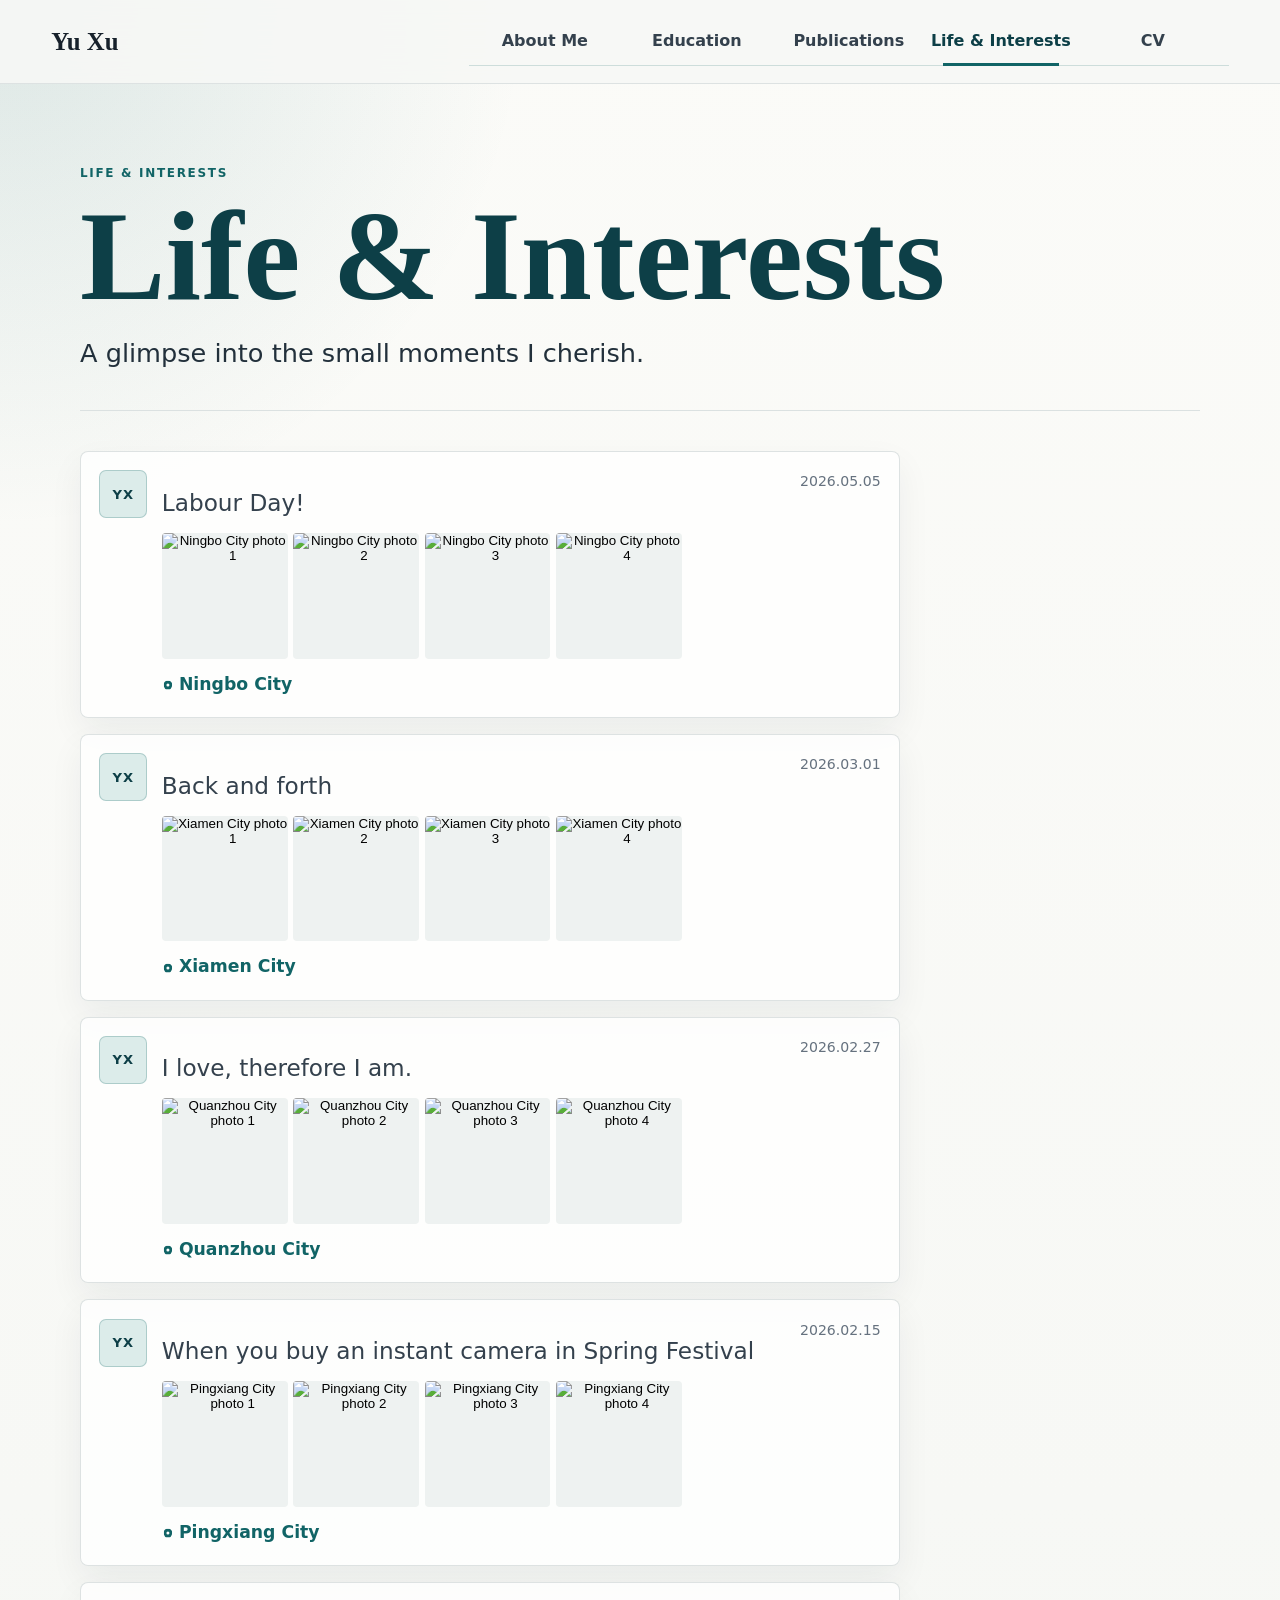
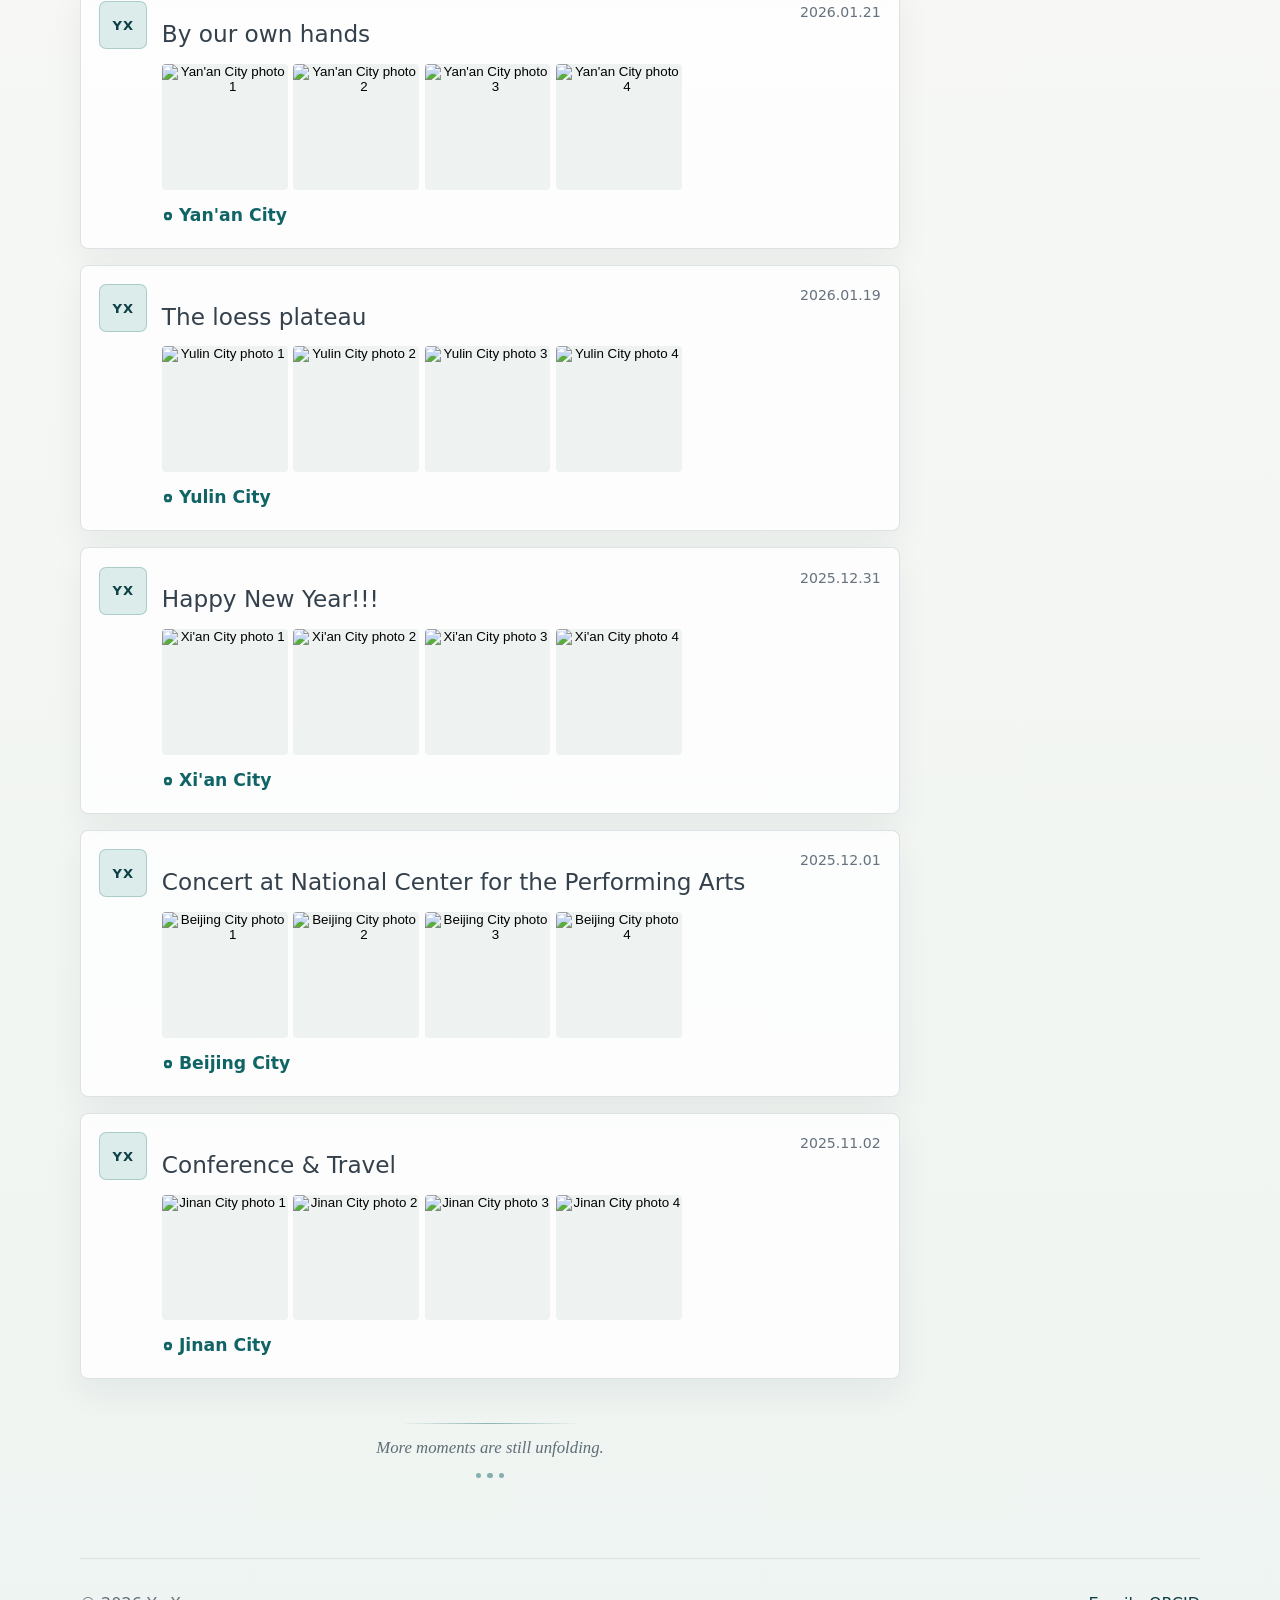
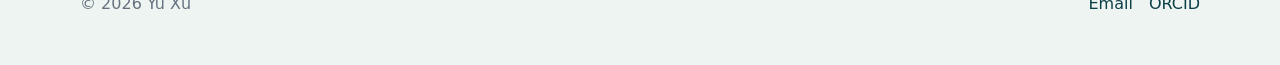
==== life.html @ 9ca566fd "Add files via upload" ====
<!doctype html>
<html lang="en">
  <head>
    <meta charset="utf-8" />
    <meta name="viewport" content="width=device-width, initial-scale=1" />
    <title>Yu Xu | Life & Interests</title>
    <meta name="description" content="Life and interests page for Yu Xu." />
    <link rel="stylesheet" href="styles.css" />
    <script defer src="script.js"></script>
  </head>
  <body>
    <header class="site-header">
      <a class="brand" href="index.html" aria-label="Yu Xu homepage">Yu Xu</a>
      <nav class="nav" aria-label="Primary navigation">
        <a href="index.html">About Me</a>
        <a href="education.html">Education</a>
        <a href="publications.html">Publications</a>
        <a class="active" href="life.html">Life &amp; Interests</a>
        <a href="cv.html">CV</a>
      </nav>
    </header>

    <main class="page-shell">
      <section class="page-hero">
        <p class="eyebrow">Life &amp; Interests</p>
        <h1>Life &amp; Interests</h1>
        <p class="tagline">A glimpse into the small moments I cherish.</p>
      </section>
      <section class="moments-feed" aria-label="Life and interests photo feed"></section>
      <section class="moments-more" aria-label="More moments note">
        <span class="more-line"></span>
        <p>More moments are still unfolding.</p>
        <span class="more-dots" aria-hidden="true"><i></i><i></i><i></i></span>
      </section>
    </main>

    <div class="lightbox" aria-hidden="true">
      <button class="lightbox-close" type="button" aria-label="Close image preview">Close</button>
      <img src="" alt="" />
    </div>

    <footer class="footer">
      <p>&copy; 2026 Yu Xu</p>
      <div>
        <a href="mailto:psy_xuyu@outlook.com">Email</a>
        <a href="https://orcid.org/0009-0001-2274-7506" target="_blank" rel="noreferrer">ORCID</a>
      </div>
    </footer>
  </body>
</html>
---- styles.css ----
:root {
  --bg: #f7f8f5;
  --paper: #ffffff;
  --ink: #17212b;
  --muted: #66727f;
  --line: #d9dfdf;
  --accent: #116466;
  --accent-dark: #0d3f47;
  --accent-soft: #dcecea;
  --warm: #c79a55;
  --shadow: 0 22px 55px rgba(20, 40, 50, 0.11);
  --radius: 8px;
}

* {
  box-sizing: border-box;
}

html {
  scroll-behavior: smooth;
}

html.page-ready body {
  opacity: 1;
  transform: translateY(0);
}

main {
  opacity: 1;
  transform: translateY(0);
}

main.content-leaving {
  opacity: 0;
  transform: translateY(8px);
  transition: opacity 160ms ease, transform 160ms ease;
}

main.content-entering {
  animation: content-fade-in 360ms ease both;
}

@keyframes content-fade-in {
  from {
    opacity: 0;
    transform: translateY(14px);
  }

  to {
    opacity: 1;
    transform: translateY(0);
  }
}

@media (prefers-reduced-motion: reduce) {
  html,
  body,
  *,
  *::before,
  *::after {
    scroll-behavior: auto !important;
    transition-duration: 0.01ms !important;
    animation-duration: 0.01ms !important;
    animation-iteration-count: 1 !important;
  }
}

body {
  min-height: 100vh;
  margin: 0;
  background:
    radial-gradient(circle at top left, rgba(17, 100, 102, 0.13), transparent 33rem),
    linear-gradient(180deg, #fbfbf8 0%, var(--bg) 46%, #eef4f1 100%);
  color: var(--ink);
  font-family: Inter, ui-sans-serif, system-ui, -apple-system, BlinkMacSystemFont, "Segoe UI", Arial, sans-serif;
  line-height: 1.6;
}

body.no-scroll {
  overflow: hidden;
}

a {
  color: var(--accent-dark);
  text-decoration: none;
}

a:hover {
  color: var(--accent);
}

.site-header {
  position: sticky;
  top: 0;
  z-index: 20;
  display: grid;
  grid-template-columns: auto minmax(0, 1fr);
  align-items: center;
  gap: 2rem;
  padding: 1.05rem clamp(1rem, 4vw, 4rem);
  background: rgba(247, 248, 245, 0.9);
  border-bottom: 1px solid rgba(217, 223, 223, 0.85);
  backdrop-filter: blur(18px);
}

.brand {
  display: inline-flex;
  align-items: center;
  color: var(--ink);
  font-family: Georgia, "Times New Roman", serif;
  font-size: 1.55rem;
  font-weight: 800;
  white-space: nowrap;
}

.nav {
  display: grid;
  grid-template-columns: repeat(5, minmax(0, 1fr));
  justify-content: flex-end;
  gap: 0;
  width: 100%;
  max-width: 760px;
  justify-self: end;
  border-bottom: 1px solid rgba(17, 100, 102, 0.18);
}

.nav a {
  position: relative;
  display: inline-flex;
  align-items: center;
  justify-content: center;
  min-height: 3rem;
  padding: 0.72rem 0.5rem;
  border: 0;
  border-radius: 0;
  color: #34414d;
  font-size: 1rem;
  font-weight: 750;
  text-align: center;
  white-space: nowrap;
}

.nav a::after {
  position: absolute;
  right: 12%;
  bottom: -1px;
  left: 12%;
  height: 3px;
  background: transparent;
  content: "";
}

.nav a:hover,
.nav a.active {
  background: transparent;
  color: var(--accent-dark);
}

.nav a:hover::after {
  background: rgba(17, 100, 102, 0.28);
}

.nav a.active::after {
  background: var(--accent);
}

.page-shell {
  width: min(1120px, calc(100% - 2rem));
  margin: 0 auto;
}

.hero {
  display: grid;
  grid-template-columns: minmax(0, 1.45fr) minmax(240px, 0.55fr);
  gap: clamp(1.5rem, 3.5vw, 3.4rem);
  align-items: center;
  min-height: calc(100vh - 5.2rem);
  padding: 3.8rem 0 4.4rem;
}

.page-hero {
  padding: 5rem 0 2.5rem;
  border-bottom: 1px solid rgba(217, 223, 223, 0.9);
}

.eyebrow,
.section-kicker {
  margin: 0 0 0.9rem;
  color: var(--accent);
  font-size: 0.75rem;
  font-weight: 800;
  letter-spacing: 0.14em;
  text-transform: uppercase;
}

h1,
h2,
h3,
p,
li {
  overflow-wrap: anywhere;
}

h1 {
  margin: 0;
  color: var(--accent-dark);
  font-family: Georgia, "Times New Roman", serif;
  font-size: clamp(4.3rem, 10vw, 8rem);
  line-height: 0.92;
  letter-spacing: 0;
}

h2 {
  margin: 0;
  color: var(--ink);
  font-family: Georgia, "Times New Roman", serif;
  font-size: clamp(1.8rem, 3.4vw, 3rem);
  line-height: 1.08;
  letter-spacing: 0;
}

h3 {
  margin: 0 0 0.45rem;
  font-size: 1.08rem;
  line-height: 1.3;
}

.tagline {
  max-width: 48rem;
  margin: 1.25rem 0 0;
  color: #22303b;
  font-size: clamp(1.18rem, 2vw, 1.62rem);
  line-height: 1.35;
}

.intro {
  max-width: 44rem;
  margin: 1.25rem 0 0;
  color: var(--muted);
  font-size: 1.03rem;
}

.hero-about {
  max-width: 46rem;
  margin-top: 1.35rem;
  padding: 1.2rem 1.25rem;
  background: rgba(255, 255, 255, 0.68);
  border: 1px solid rgba(217, 223, 223, 0.86);
  border-radius: var(--radius);
  color: #42505b;
  font-size: 0.98rem;
}

.hero-about p {
  margin: 0;
}

.hero-about p + p {
  margin-top: 0.9rem;
}

.hero-actions {
  display: flex;
  flex-wrap: wrap;
  gap: 0.75rem;
  margin-top: 2rem;
}

.button {
  display: inline-flex;
  align-items: center;
  justify-content: center;
  min-height: 2.75rem;
  padding: 0.7rem 1rem;
  border: 1px solid transparent;
  border-radius: 999px;
  font-weight: 750;
  transition: transform 180ms ease, border-color 180ms ease, background 180ms ease;
}

.button:hover {
  transform: translateY(-1px);
}

.button.primary {
  background: var(--accent-dark);
  color: white;
}

.button.secondary {
  border-color: rgba(17, 100, 102, 0.35);
  background: var(--accent-soft);
  color: var(--accent-dark);
}

.button.ghost {
  border-color: var(--line);
  background: rgba(255, 255, 255, 0.65);
  color: #51606f;
}

.button.disabled {
  cursor: default;
  border-color: var(--line);
  background: #eef2f1;
  color: #7a858d;
}

.button.disabled:hover {
  transform: none;
}

.profile-card {
  position: relative;
  max-width: 330px;
  justify-self: end;
  padding: 1rem;
  background: rgba(255, 255, 255, 0.82);
  border: 1px solid rgba(217, 223, 223, 0.9);
  border-radius: var(--radius);
  box-shadow: var(--shadow);
}

.profile-card::before {
  position: absolute;
  inset: 1rem auto auto 1rem;
  width: 34%;
  height: 0.25rem;
  background: var(--warm);
  content: "";
}

.portrait-placeholder {
  display: block;
  width: 100%;
  min-height: 19rem;
  object-fit: cover;
  border-radius: 6px;
}

.profile-meta {
  padding: 1rem 0.2rem 0.1rem;
  font-size: 0.94rem;
}

.profile-meta p {
  margin: 0 0 0.6rem;
}

.meta-label {
  margin-top: 1rem !important;
  color: var(--accent);
  font-size: 0.68rem;
  font-weight: 800;
  letter-spacing: 0.12em;
  text-transform: uppercase;
}

.section-grid {
  display: grid;
  grid-template-columns: minmax(220px, 0.78fr) minmax(0, 1.22fr);
  gap: clamp(2rem, 5vw, 5rem);
  padding: 4rem 0;
  border-top: 1px solid rgba(217, 223, 223, 0.9);
}

.section-body {
  color: #42505b;
  font-size: 1.03rem;
}

.section-body p:first-child {
  margin-top: 0;
}

.question-lead {
  margin: 1.3rem 0 0.4rem;
  color: var(--ink) !important;
  font-weight: 750;
}

.research-questions {
  margin: 0.5rem 0 1.2rem;
  padding-left: 1.15rem;
}

.research-questions li {
  margin: 0.35rem 0;
  color: #42505b;
}

.focus-panel {
  padding: 2rem 0 5rem;
}

.focus-grid {
  display: grid;
  grid-template-columns: repeat(3, minmax(0, 1fr));
  gap: 1rem;
}

.focus-grid article,
.interest-card,
.cv-sidebar,
.cv-block {
  background: rgba(255, 255, 255, 0.72);
  border: 1px solid rgba(217, 223, 223, 0.88);
  border-radius: var(--radius);
}

.focus-grid article {
  min-height: 13rem;
  padding: 1.25rem;
}

.focus-number {
  display: block;
  margin-bottom: 2.5rem;
  color: var(--warm);
  font-family: Georgia, "Times New Roman", serif;
  font-size: 1.65rem;
}

.focus-grid p,
.timeline p,
.publication p,
.interest-card p,
.cv-block p,
.cv-sidebar p {
  margin: 0;
  color: #4c5a64;
}

.cv-layout {
  display: grid;
  grid-template-columns: minmax(250px, 0.36fr) minmax(0, 1fr);
  gap: 1.25rem;
  padding: 2.5rem 0 5rem;
}

.cv-sidebar {
  align-self: start;
  padding: 1.35rem;
  position: sticky;
  top: 6rem;
}

.cv-sidebar h2 {
  font-size: 2rem;
}

.mini-rule {
  height: 1px;
  margin: 1.2rem 0;
  background: var(--line);
}

.cv-main {
  display: grid;
  gap: 1rem;
}

.download-panel {
  max-width: 760px;
  margin: 2.5rem 0 5rem;
  padding: 1.6rem;
  background: rgba(255, 255, 255, 0.74);
  border: 1px solid rgba(217, 223, 223, 0.88);
  border-radius: var(--radius);
  box-shadow: 0 16px 40px rgba(20, 40, 50, 0.07);
}

.download-panel h2 {
  margin-bottom: 0.75rem;
  font-size: clamp(1.8rem, 3vw, 2.5rem);
}

.download-panel p {
  margin: 0;
  color: #4c5a64;
}

.cv-block {
  padding: 1.35rem;
}

.cv-block h2 {
  margin-bottom: 1rem;
  font-size: 1.7rem;
}

.entry {
  padding: 1rem 0;
  border-top: 1px solid rgba(217, 223, 223, 0.85);
}

.entry:first-of-type {
  padding-top: 0;
  border-top: 0;
}

.entry ul {
  margin: 0.55rem 0 0;
  padding-left: 1.15rem;
}

.entry li {
  margin: 0.25rem 0;
  color: #4c5a64;
}

.entry-header {
  display: flex;
  justify-content: space-between;
  gap: 1rem;
}

.entry-header span {
  color: var(--accent);
  font-weight: 750;
  white-space: nowrap;
}

.timeline {
  display: grid;
  gap: 1rem;
  padding: 2.5rem 0 5rem;
}

.timeline.large .timeline-item {
  background: rgba(255, 255, 255, 0.72);
  border: 1px solid rgba(217, 223, 223, 0.88);
  border-radius: var(--radius);
  padding: 1.35rem;
}

.timeline-item {
  display: grid;
  grid-template-columns: 8rem minmax(0, 1fr);
  gap: 1.5rem;
}

.time {
  color: var(--accent);
  font-weight: 800;
}

.role {
  color: var(--ink) !important;
  font-weight: 700;
}

.timeline ul {
  margin: 0.65rem 0 0;
  padding-left: 1.1rem;
}

.timeline li {
  color: #4c5a64;
}

.publication-group {
  padding: 2.2rem 0;
  border-bottom: 1px solid rgba(217, 223, 223, 0.9);
}

.group-heading {
  display: flex;
  align-items: end;
  justify-content: space-between;
  gap: 2rem;
  margin-bottom: 1rem;
}

.group-heading h2 {
  font-size: clamp(1.8rem, 3vw, 2.6rem);
}

.group-heading p {
  color: var(--muted);
}

.publication {
  padding: 1.05rem 0;
  border-top: 1px solid rgba(217, 223, 223, 0.85);
}

.publication.featured {
  padding: 1.35rem;
  background: rgba(255, 255, 255, 0.76);
  border: 1px solid rgba(217, 223, 223, 0.88);
  border-radius: var(--radius);
}

.paper-title {
  color: #1f2d37;
  font-weight: 700;
}

.publication a {
  display: inline;
  margin-top: 0;
  color: var(--accent);
  font-size: 0.94rem;
}

.interest-grid {
  display: grid;
  grid-template-columns: repeat(3, minmax(0, 1fr));
  gap: 1rem;
  padding: 2.5rem 0 5rem;
}

.interest-card {
  min-height: 14rem;
  padding: 1.35rem;
}

.interest-card.placeholder {
  background:
    linear-gradient(135deg, rgba(220, 236, 234, 0.85), rgba(255, 255, 255, 0.72)),
    repeating-linear-gradient(45deg, rgba(17, 100, 102, 0.08) 0 1px, transparent 1px 16px);
}

.muted {
  color: var(--muted) !important;
}

.moments-feed {
  display: grid;
  gap: 1rem;
  max-width: 820px;
  padding: 2.5rem 0 1.5rem;
}

.moment-card {
  display: grid;
  grid-template-columns: 3rem minmax(0, 1fr);
  gap: 0.9rem;
  padding: 1.15rem;
  background: rgba(255, 255, 255, 0.78);
  border: 1px solid rgba(217, 223, 223, 0.88);
  border-radius: var(--radius);
  box-shadow: 0 14px 34px rgba(20, 40, 50, 0.06);
}

.moment-body {
  display: flex;
  min-height: 100%;
  flex-direction: column;
}

.moment-avatar {
  display: grid;
  width: 3rem;
  height: 3rem;
  place-items: center;
  background: var(--accent-soft);
  border: 1px solid rgba(17, 100, 102, 0.24);
  border-radius: 7px;
  color: var(--accent-dark);
  font-size: 0.82rem;
  font-weight: 850;
  letter-spacing: 0.08em;
}

.moment-header {
  display: flex;
  align-items: baseline;
  justify-content: flex-end;
  gap: 1rem;
  margin-bottom: 0;
}

.moment-header h2 {
  font-family: Inter, ui-sans-serif, system-ui, -apple-system, BlinkMacSystemFont, "Segoe UI", Arial, sans-serif;
  font-size: 1.05rem;
}

.moment-header time {
  color: var(--muted);
  font-size: 0.88rem;
  white-space: nowrap;
}

.moment-body > p:not(.moment-location) {
  margin: 0 0 0.25rem;
  color: #34414d;
  font-size: 1.45rem;
  line-height: 1.55;
  transform: translateY(-0.5rem);
}

.moment-location {
  display: inline-flex;
  align-items: center;
  gap: 0.35rem;
  margin: 0.75rem 0 0 !important;
  color: var(--accent) !important;
  font-size: 1.08rem;
  font-weight: 800;
}

.moment-location::before {
  display: inline-block;
  width: 0.72rem;
  height: 0.72rem;
  background: currentColor;
  clip-path: path("M6 0C2.7 0 0 2.55 0 5.7c0 4.1 6 10.3 6 10.3s6-6.2 6-10.3C12 2.55 9.3 0 6 0Zm0 8.1A2.1 2.1 0 1 1 6 3.9a2.1 2.1 0 0 1 0 4.2Z");
  content: "";
  transform: scale(0.72);
  transform-origin: center;
}

.moment-grid {
  display: grid;
  grid-template-columns: repeat(4, minmax(0, 1fr));
  gap: 0.35rem;
  max-width: 520px;
}

.moment-grid button {
  display: block;
  overflow: hidden;
  aspect-ratio: 1;
  padding: 0;
  background: #eef2f1;
  border: 0;
  border-radius: 4px;
  cursor: zoom-in;
}

.moment-grid img {
  display: block;
  width: 100%;
  height: 100%;
  object-fit: cover;
  transition: transform 180ms ease, filter 180ms ease;
}

.moment-grid button:hover img {
  transform: scale(1.04);
  filter: brightness(0.96);
}

.lightbox {
  position: fixed;
  inset: 0;
  z-index: 100;
  display: none;
  align-items: center;
  justify-content: center;
  padding: 2rem;
  background: rgba(8, 17, 24, 0.82);
  cursor: zoom-out;
}

.lightbox.open {
  display: flex;
}

.lightbox img {
  max-width: min(92vw, 1100px);
  max-height: 86vh;
  border-radius: 6px;
  box-shadow: 0 24px 70px rgba(0, 0, 0, 0.35);
  object-fit: contain;
}

.lightbox-close {
  position: fixed;
  top: 1.2rem;
  right: 1.2rem;
  min-height: 2.5rem;
  padding: 0.55rem 0.85rem;
  background: rgba(255, 255, 255, 0.9);
  border: 0;
  border-radius: 999px;
  color: var(--accent-dark);
  cursor: pointer;
  font-weight: 800;
}

.moments-more {
  display: grid;
  justify-items: center;
  gap: 0.7rem;
  max-width: 820px;
  padding: 1.2rem 0 5rem;
  color: var(--muted);
  text-align: center;
}

.moments-more p {
  margin: 0;
  color: #5f6d76;
  font-family: Georgia, "Times New Roman", serif;
  font-size: 1.05rem;
  font-style: italic;
}

.more-line {
  width: min(180px, 38vw);
  height: 1px;
  background: linear-gradient(90deg, transparent, rgba(17, 100, 102, 0.45), transparent);
}

.more-dots {
  display: inline-flex;
  gap: 0.38rem;
}

.more-dots i {
  width: 0.32rem;
  height: 0.32rem;
  background: var(--accent);
  border-radius: 50%;
  opacity: 0.48;
}

.footer {
  display: flex;
  justify-content: space-between;
  gap: 1rem;
  width: min(1120px, calc(100% - 2rem));
  margin: 0 auto;
  padding: 2rem 0 3rem;
  color: var(--muted);
  border-top: 1px solid rgba(217, 223, 223, 0.9);
}

.footer p {
  margin: 0;
}

.footer div {
  display: flex;
  gap: 1rem;
}

@media (max-width: 980px) {
  .site-header {
    grid-template-columns: 1fr;
    gap: 1rem;
  }

  .nav {
    justify-content: flex-start;
    flex-wrap: wrap;
    max-width: none;
  }

  .hero,
  .section-grid,
  .cv-layout {
    grid-template-columns: 1fr;
  }

  .hero {
    min-height: auto;
    padding-top: 3rem;
  }

  .profile-card {
    max-width: 34rem;
  }

  .cv-sidebar {
    position: static;
  }

  .focus-grid,
  .interest-grid,
  .moment-grid {
    grid-template-columns: 1fr;
  }

  .moment-grid {
    grid-template-columns: repeat(2, minmax(0, 1fr));
  }
}

@media (max-width: 620px) {
  .page-shell,
  .footer {
    width: min(100% - 1.25rem, 1120px);
  }

  .site-header {
    padding: 0.9rem 0.75rem;
  }

  .nav a {
    min-height: 2.6rem;
    padding: 0.58rem 0.25rem;
    font-size: 0.86rem;
  }

  h1 {
    font-size: 3.3rem;
  }

  .page-hero {
    padding-top: 3.4rem;
  }

  .timeline-item,
  .entry-header,
  .group-heading,
  .footer {
    display: grid;
    grid-template-columns: 1fr;
    gap: 0.45rem;
  }

  .portrait-placeholder {
    min-height: 18rem;
  }

  .moment-card {
    grid-template-columns: 1fr;
  }

  .moment-header {
    display: grid;
    gap: 0.1rem;
  }
}
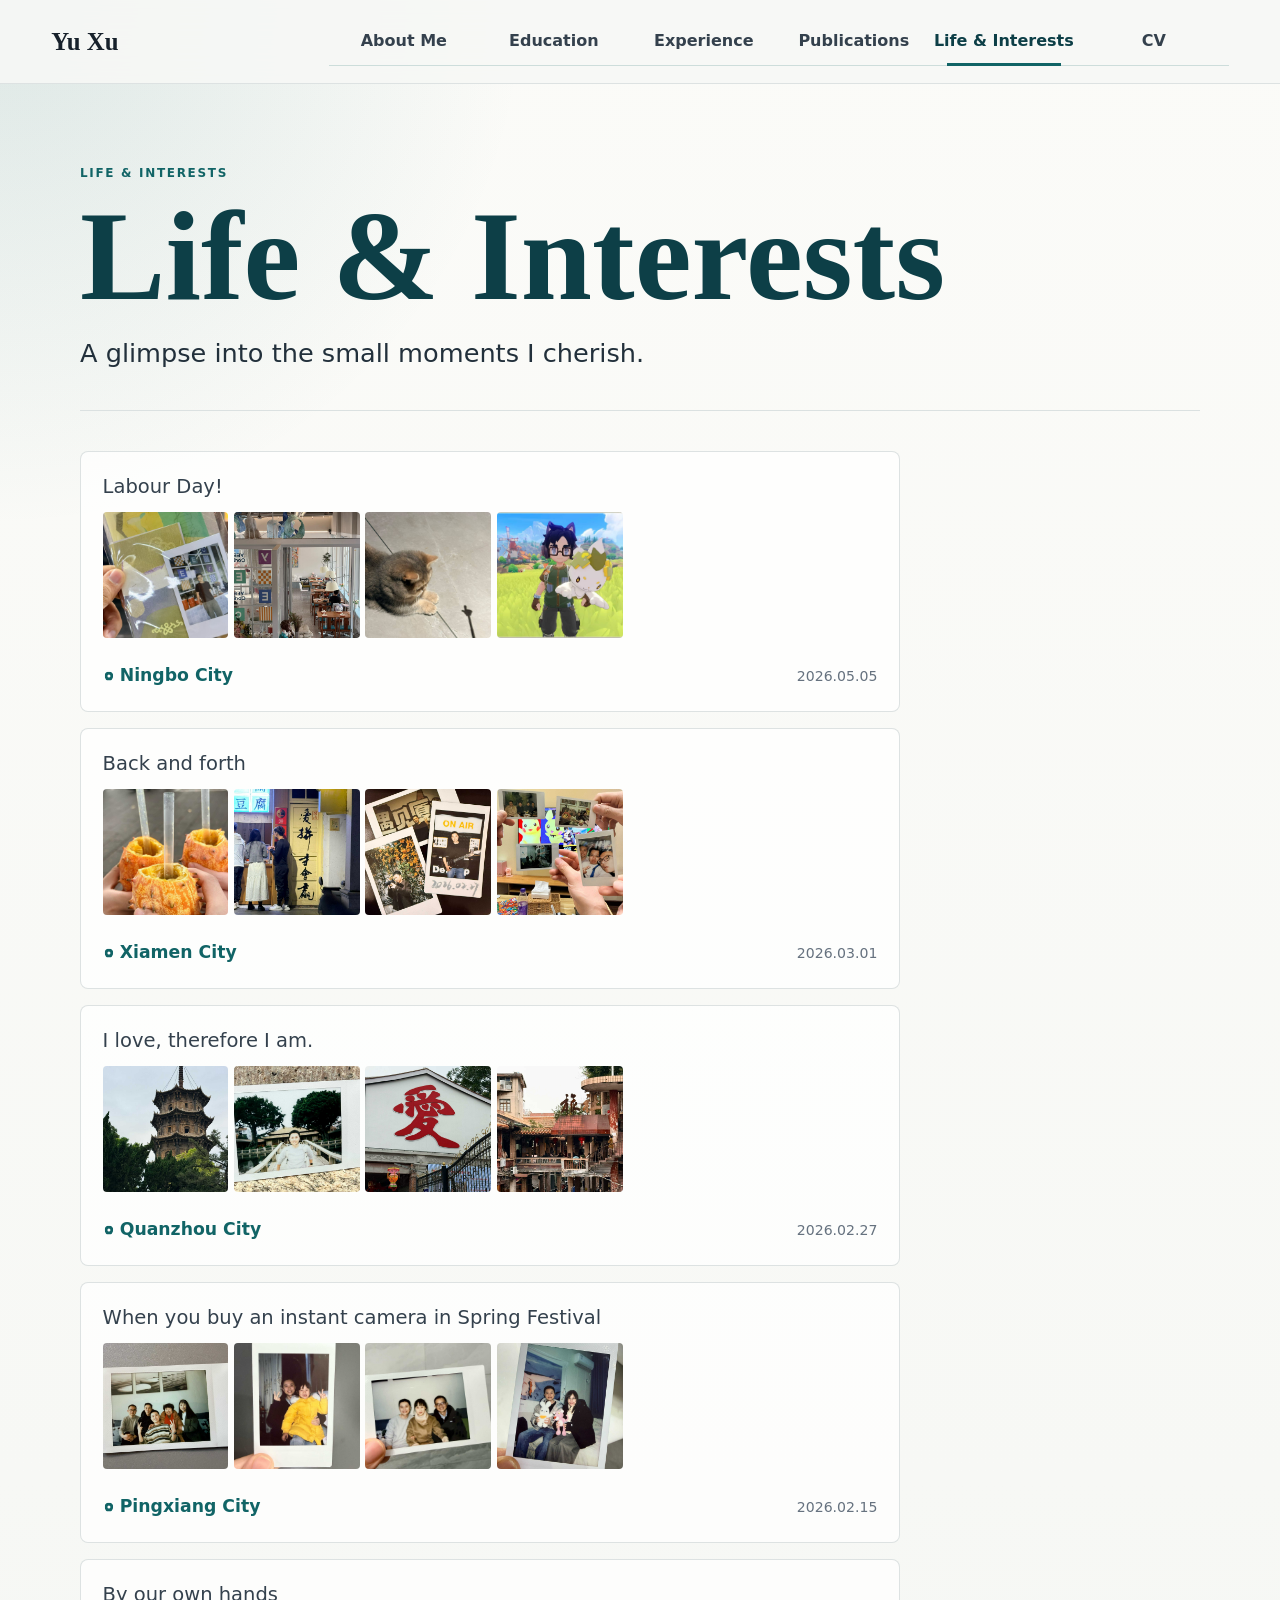
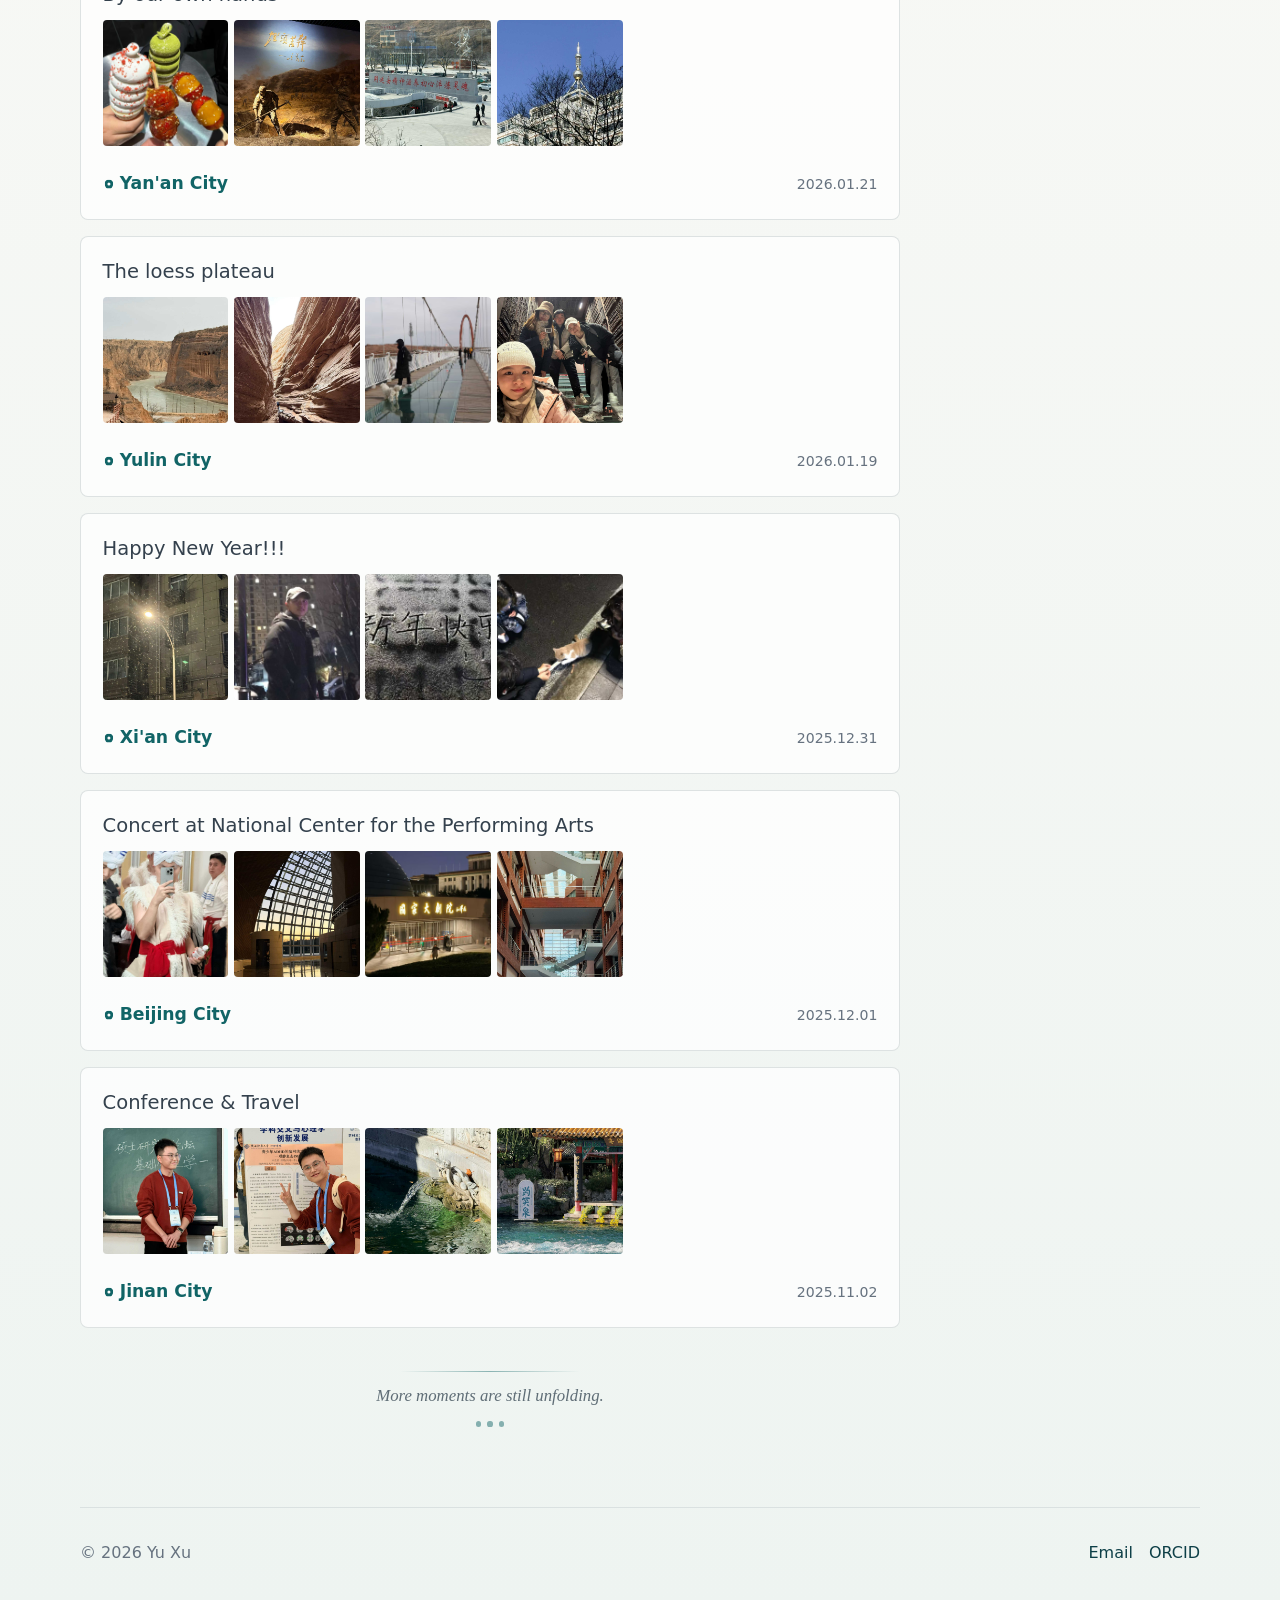
==== commit bf35e01a: "Add files via upload" ====
--- a/life.html
+++ b/life.html
@@ -10,13 +10,14 @@
   </head>
   <body>
     <header class="site-header">
-      <a class="brand" href="index.html" aria-label="Yu Xu homepage">Yu Xu</a>
+      <a class="brand" href="index.html#about" aria-label="Yu Xu homepage">Yu Xu</a>
       <nav class="nav" aria-label="Primary navigation">
-        <a href="index.html">About Me</a>
-        <a href="education.html">Education</a>
-        <a href="publications.html">Publications</a>
-        <a class="active" href="life.html">Life &amp; Interests</a>
-        <a href="cv.html">CV</a>
+        <a href="index.html#about">About Me</a>
+        <a href="index.html#education">Education</a>
+        <a href="index.html#experience">Experience</a>
+        <a href="index.html#publications">Publications</a>
+        <a class="active" href="index.html#life">Life &amp; Interests</a>
+        <a href="index.html#cv">CV</a>
       </nav>
     </header>
 
--- a/styles.css
+++ b/styles.css
@@ -8,6 +8,9 @@
   --accent-dark: #0d3f47;
   --accent-soft: #dcecea;
   --warm: #c79a55;
+  --card-bg: rgba(255, 255, 255, 0.72);
+  --card-border: 1px solid rgba(217, 223, 223, 0.88);
+  --card-padding: 1.35rem;
   --shadow: 0 22px 55px rgba(20, 40, 50, 0.11);
   --radius: 8px;
 }
@@ -115,11 +118,11 @@
 
 .nav {
   display: grid;
-  grid-template-columns: repeat(5, minmax(0, 1fr));
+  grid-template-columns: repeat(6, minmax(0, 1fr));
   justify-content: flex-end;
   gap: 0;
   width: 100%;
-  max-width: 760px;
+  max-width: 900px;
   justify-self: end;
   border-bottom: 1px solid rgba(17, 100, 102, 0.18);
 }
@@ -169,6 +172,29 @@
   margin: 0 auto;
 }
 
+.snap-section {
+  scroll-margin-top: 6rem;
+}
+
+.home-section {
+  padding: 5rem 0;
+  border-top: 1px solid rgba(217, 223, 223, 0.9);
+}
+
+.section-heading {
+  max-width: 48rem;
+  margin-bottom: 2rem;
+}
+
+.section-heading h2 {
+  font-size: clamp(2.5rem, 5.8vw, 5.25rem);
+}
+
+.section-title {
+  font-size: clamp(2.5rem, 5.8vw, 5.25rem);
+  line-height: 1.02;
+}
+
 .hero {
   display: grid;
   grid-template-columns: minmax(0, 1.45fr) minmax(240px, 0.55fr);
@@ -241,11 +267,12 @@
 }
 
 .hero-about {
-  max-width: 46rem;
+  width: 100%;
+  max-width: none;
   margin-top: 1.35rem;
-  padding: 1.2rem 1.25rem;
-  background: rgba(255, 255, 255, 0.68);
-  border: 1px solid rgba(217, 223, 223, 0.86);
+  padding: 1.35rem;
+  background: rgba(255, 255, 255, 0.72);
+  border: 1px solid rgba(217, 223, 223, 0.88);
   border-radius: var(--radius);
   color: #42505b;
   font-size: 0.98rem;
@@ -527,6 +554,16 @@
   padding: 2.5rem 0 5rem;
 }
 
+.timeline.compact {
+  padding: 0;
+}
+
+.timeline.compact h3 {
+  color: var(--ink);
+  font-family: Georgia, "Times New Roman", serif;
+  font-size: clamp(1.4rem, 2.5vw, 2rem);
+}
+
 .timeline.large .timeline-item {
   background: rgba(255, 255, 255, 0.72);
   border: 1px solid rgba(217, 223, 223, 0.88);
@@ -560,8 +597,18 @@
 }
 
 .publication-group {
-  padding: 2.2rem 0;
-  border-bottom: 1px solid rgba(217, 223, 223, 0.9);
+  padding: 1.35rem;
+  background: rgba(255, 255, 255, 0.72);
+  border: 1px solid rgba(217, 223, 223, 0.88);
+  border-radius: var(--radius);
+}
+
+.publication-group.first {
+  padding-top: 1.35rem;
+}
+
+.publication-group + .publication-group {
+  margin-top: 1rem;
 }
 
 .group-heading {
@@ -576,6 +623,12 @@
   font-size: clamp(1.8rem, 3vw, 2.6rem);
 }
 
+.group-heading h3 {
+  color: var(--ink);
+  font-family: Georgia, "Times New Roman", serif;
+  font-size: clamp(1.65rem, 2.8vw, 2.35rem);
+}
+
 .group-heading p {
   color: var(--muted);
 }
@@ -604,6 +657,49 @@
   font-size: 0.94rem;
 }
 
+.experience-grid {
+  display: grid;
+  gap: 1rem;
+}
+
+.experience-card h3 {
+  margin: 0 0 1rem;
+  color: var(--ink);
+  font-family: Georgia, "Times New Roman", serif;
+  font-size: clamp(1.65rem, 2.8vw, 2.35rem);
+}
+
+.experience-entry {
+  padding: 1rem 0;
+  border-top: 1px solid rgba(217, 223, 223, 0.85);
+}
+
+.experience-entry:first-of-type {
+  padding-top: 0;
+  border-top: 0;
+}
+
+.experience-entry:last-child {
+  padding-bottom: 0;
+}
+
+.experience-entry h4 {
+  margin: 0 0 0.45rem;
+  color: #1f2d37;
+  font-size: 1.02rem;
+  line-height: 1.35;
+}
+
+.experience-entry ul {
+  margin: 0.55rem 0 0;
+  padding-left: 1.15rem;
+}
+
+.experience-entry li {
+  margin: 0.25rem 0;
+  color: #4c5a64;
+}
+
 .interest-grid {
   display: grid;
   grid-template-columns: repeat(3, minmax(0, 1fr));
@@ -631,6 +727,48 @@
   gap: 1rem;
   max-width: 820px;
   padding: 2.5rem 0 1.5rem;
+}
+
+.life-preview-layout {
+  display: grid;
+  grid-template-columns: minmax(0, 0.72fr) minmax(230px, 0.28fr);
+  gap: clamp(1.2rem, 3vw, 2rem);
+  align-items: start;
+}
+
+.home-moments-list {
+  display: grid;
+  gap: 1rem;
+}
+
+.moment-preview-card {
+  display: grid;
+  gap: 0.75rem;
+}
+
+.moment-preview-meta {
+  display: flex;
+  align-items: baseline;
+  justify-content: space-between;
+  gap: 1rem;
+}
+
+.moment-preview-meta time {
+  color: var(--muted);
+  font-size: 0.88rem;
+  white-space: nowrap;
+}
+
+.moment-preview-caption {
+  margin: 0;
+  color: #34414d;
+  font-size: 1.22rem;
+  line-height: 1.35;
+}
+
+.moment-preview-grid {
+  grid-template-columns: repeat(2, minmax(0, 1fr));
+  max-width: none;
 }
 
 .moment-card {
@@ -791,6 +929,62 @@
   text-align: center;
 }
 
+.read-more-panel {
+  position: sticky;
+  top: 6.6rem;
+  display: grid;
+  gap: 1rem;
+  padding: 1.15rem;
+  background: rgba(255, 255, 255, 0.78);
+  border: 1px solid rgba(217, 223, 223, 0.88);
+  border-radius: var(--radius);
+  box-shadow: 0 14px 34px rgba(20, 40, 50, 0.06);
+}
+
+.read-more-panel h3 {
+  color: var(--ink);
+  font-family: Georgia, "Times New Roman", serif;
+  font-size: clamp(1.45rem, 2.4vw, 2rem);
+}
+
+.home-download {
+  margin: 0;
+  width: 100%;
+  max-width: none;
+  padding: 1.35rem;
+  background: rgba(255, 255, 255, 0.72);
+  box-shadow: none;
+}
+
+.home-download h3 {
+  margin: 0 0 0.75rem;
+  color: var(--ink);
+  font-family: Georgia, "Times New Roman", serif;
+  font-size: clamp(1.8rem, 3vw, 2.5rem);
+  line-height: 1.1;
+}
+
+.hero-about,
+.profile-card,
+.focus-grid article,
+.interest-card,
+.cv-sidebar,
+.cv-block,
+.download-panel,
+.timeline.large .timeline-item,
+.publication-group,
+.publication.featured,
+.experience-card,
+.moment-card,
+.moment-preview-card,
+.read-more-panel {
+  padding: var(--card-padding);
+  background: var(--card-bg);
+  border: var(--card-border);
+  border-radius: var(--radius);
+  box-shadow: none;
+}
+
 .moments-more p {
   margin: 0;
   color: #5f6d76;
@@ -839,20 +1033,31 @@
 }
 
 @media (max-width: 980px) {
+  .snap-section {
+    scroll-margin-top: 8.5rem;
+  }
+
   .site-header {
     grid-template-columns: 1fr;
-    gap: 1rem;
+    gap: 0.65rem;
+    padding: 0.95rem clamp(1rem, 4vw, 2rem);
+  }
+
+  .brand {
+    justify-self: center;
   }
 
   .nav {
-    justify-content: flex-start;
-    flex-wrap: wrap;
+    grid-template-columns: repeat(3, minmax(0, 1fr));
+    width: min(100%, 680px);
     max-width: none;
+    justify-self: center;
   }
 
   .hero,
   .section-grid,
-  .cv-layout {
+  .cv-layout,
+  .life-preview-layout {
     grid-template-columns: 1fr;
   }
 
@@ -862,10 +1067,26 @@
   }
 
   .profile-card {
-    max-width: 34rem;
+    display: grid;
+    grid-template-columns: minmax(150px, 0.34fr) minmax(0, 1fr);
+    gap: 1rem;
+    width: 100%;
+    max-width: none;
+    justify-self: stretch;
+    align-items: start;
+  }
+
+  .portrait-placeholder {
+    min-height: 0;
+    height: 100%;
+    aspect-ratio: 3 / 4;
   }
 
   .cv-sidebar {
+    position: static;
+  }
+
+  .read-more-panel {
     position: static;
   }
 
@@ -881,18 +1102,42 @@
 }
 
 @media (max-width: 620px) {
+  .snap-section {
+    scroll-margin-top: 7rem;
+  }
+
   .page-shell,
   .footer {
     width: min(100% - 1.25rem, 1120px);
   }
 
   .site-header {
-    padding: 0.9rem 0.75rem;
+    gap: 0.5rem;
+    padding: 0.72rem 0.75rem 0.65rem;
+  }
+
+  .brand {
+    font-size: 1.32rem;
+  }
+
+  .nav {
+    display: flex;
+    width: 100%;
+    overflow-x: auto;
+    overflow-y: hidden;
+    border-bottom: 1px solid rgba(17, 100, 102, 0.18);
+    scrollbar-width: none;
+    -webkit-overflow-scrolling: touch;
+  }
+
+  .nav::-webkit-scrollbar {
+    display: none;
   }
 
   .nav a {
+    flex: 0 0 auto;
     min-height: 2.6rem;
-    padding: 0.58rem 0.25rem;
+    padding: 0.58rem 0.65rem;
     font-size: 0.86rem;
   }
 
@@ -914,7 +1159,51 @@
   }
 
   .portrait-placeholder {
-    min-height: 18rem;
+    height: 8.5rem;
+    aspect-ratio: 3 / 4;
+  }
+
+  .hero-about,
+  .home-download {
+    padding: 1rem;
+    font-size: 0.93rem;
+  }
+
+  .hero-about {
+    margin-top: 1rem;
+  }
+
+  .hero-actions {
+    margin-top: 1.2rem;
+  }
+
+  .research-questions {
+    margin-bottom: 0.9rem;
+    padding-left: 1rem;
+  }
+
+  .profile-card {
+    grid-template-columns: 6.5rem minmax(0, 1fr);
+    gap: 0.8rem;
+    padding: 0.75rem;
+  }
+
+  .profile-card::before {
+    width: 4rem;
+  }
+
+  .profile-meta {
+    padding-top: 0;
+    font-size: 0.88rem;
+  }
+
+  .profile-meta p {
+    margin-bottom: 0.4rem;
+  }
+
+  .meta-label {
+    margin-top: 0.55rem !important;
+    font-size: 0.62rem;
   }
 
   .moment-card {
